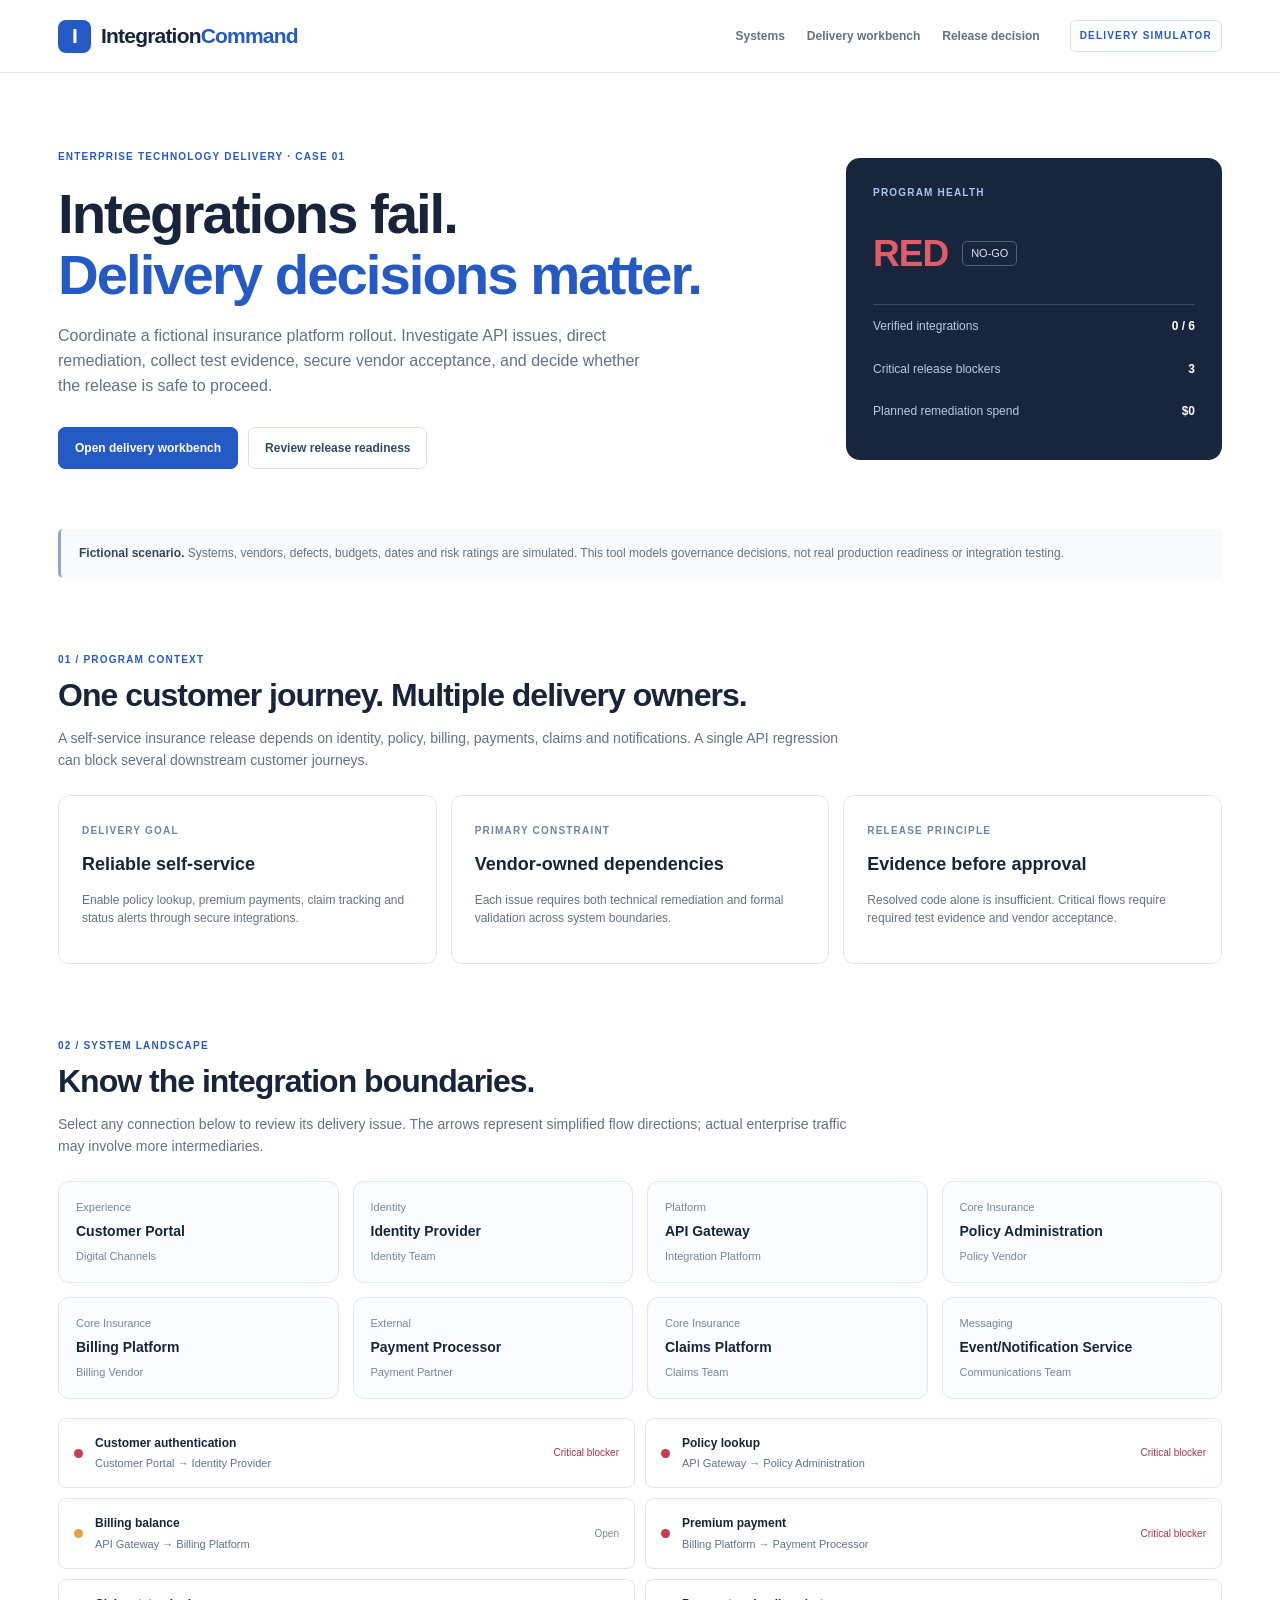
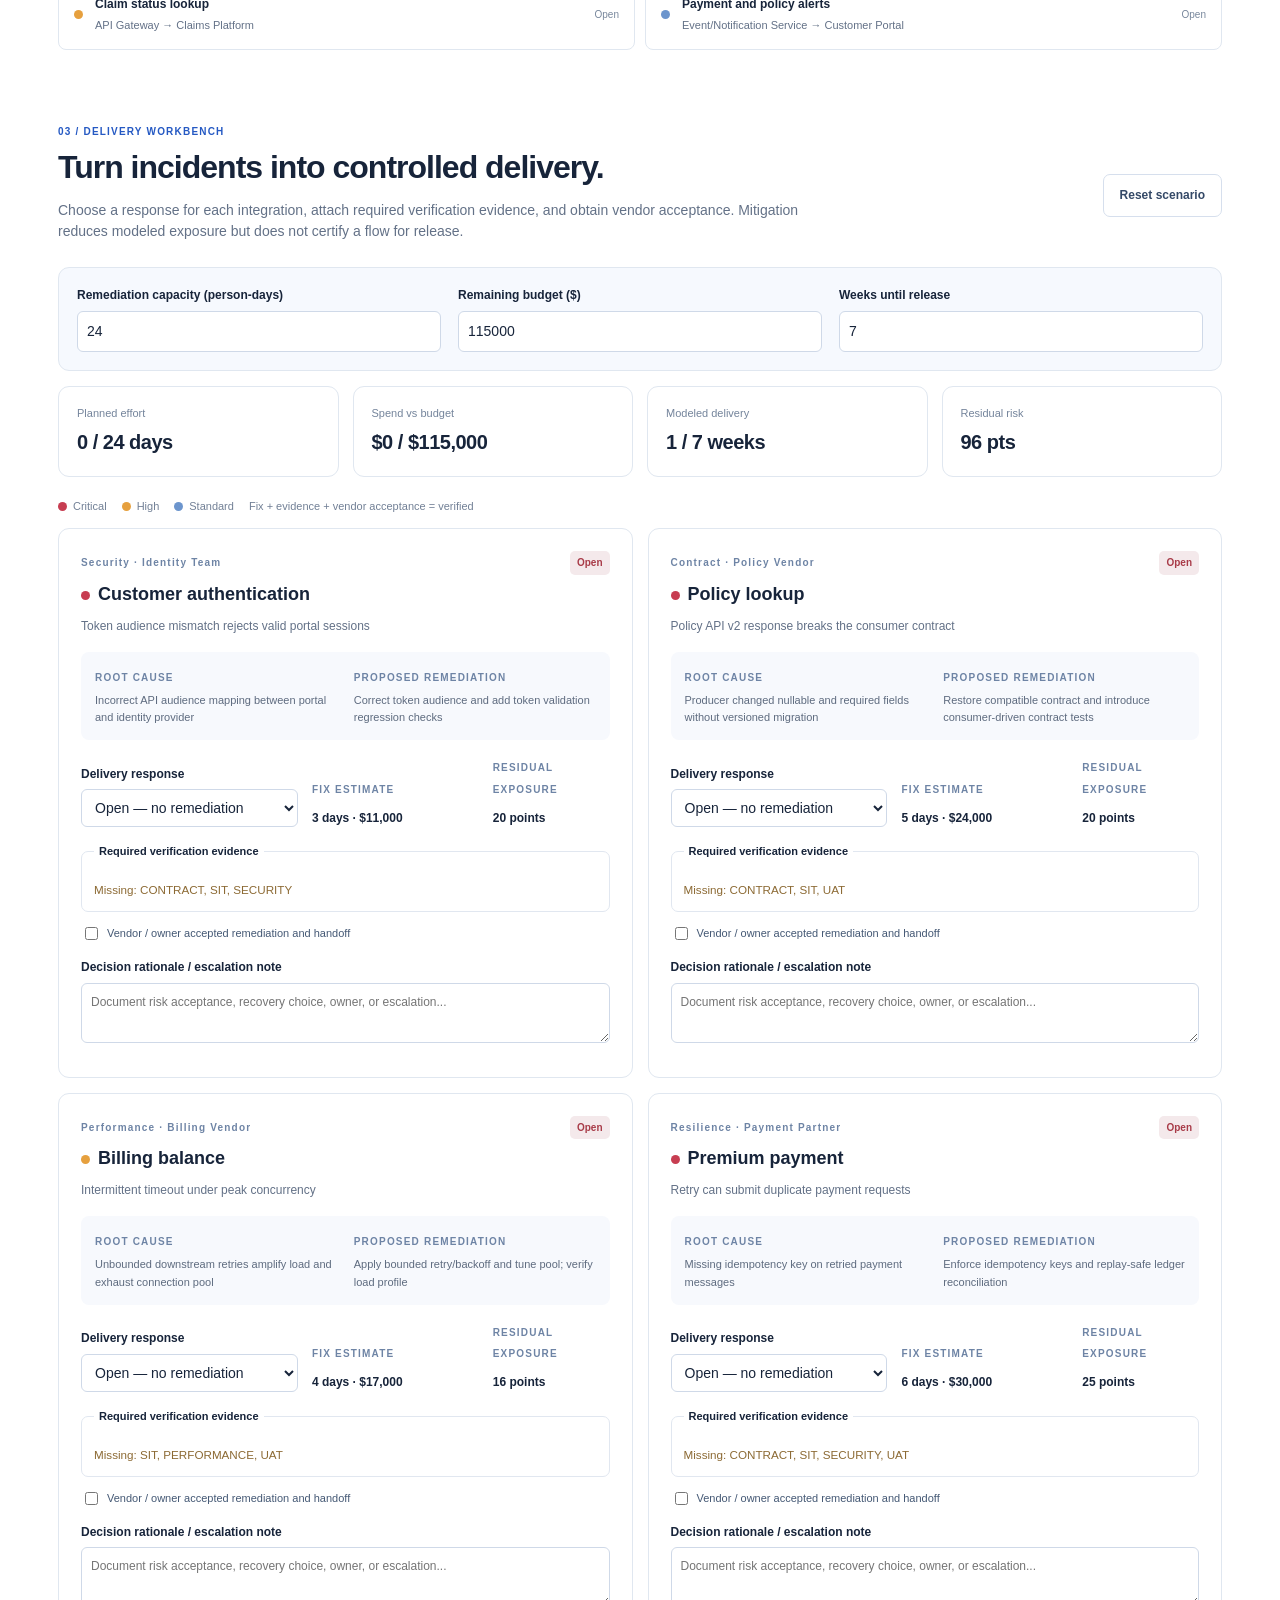
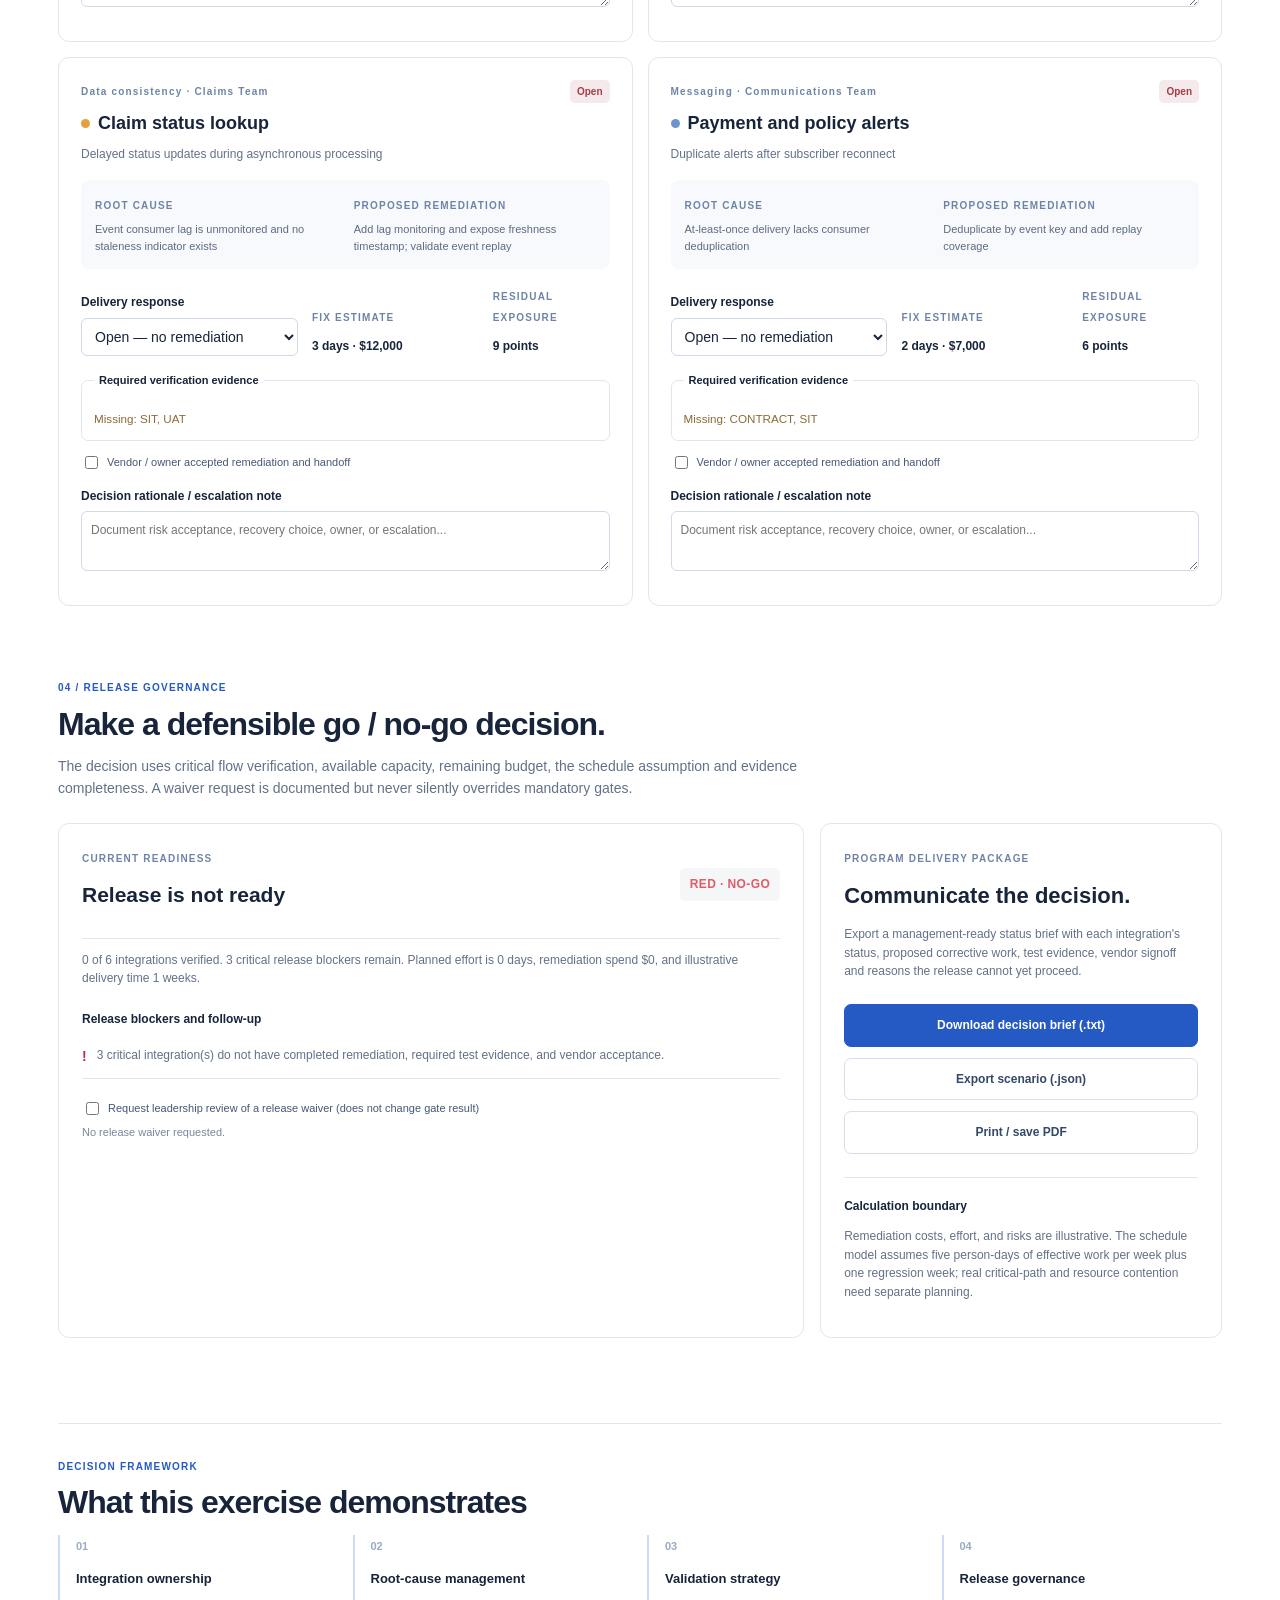
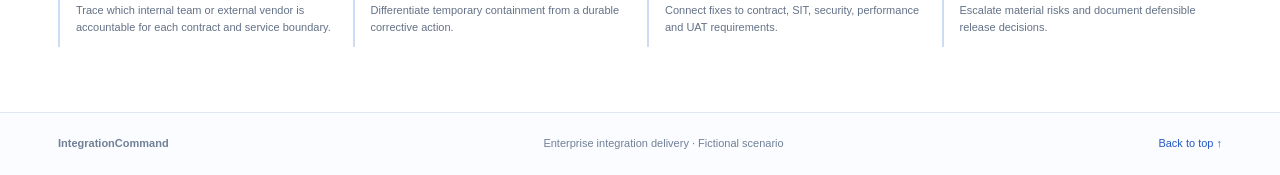
==== IntegrationCommand/index.html @ 2651876d "Add files via upload" ====
<!doctype html><html lang="en"><head><meta charset="utf-8"><meta name="viewport" content="width=device-width,initial-scale=1"><meta name="description" content="IntegrationCommand: enterprise system integration, cross-vendor recovery and release readiness simulation."><title>IntegrationCommand | Enterprise Integration Delivery</title><link rel="stylesheet" href="styles.css"></head><body>
<header class="top"><div class="shell nav"><a class="brand" href="#top"><span class="mark">I</span>Integration<span>Command</span></a><nav><a href="#architecture">Systems</a><a href="#workbench">Delivery workbench</a><a href="#decision">Release decision</a></nav><span class="tag">DELIVERY SIMULATOR</span></div></header>
<main class="shell" id="top"><section class="hero"><div><div class="eyebrow">ENTERPRISE TECHNOLOGY DELIVERY · CASE 01</div><h1>Integrations fail.<br><em>Delivery decisions matter.</em></h1><p>Coordinate a fictional insurance platform rollout. Investigate API issues, direct remediation, collect test evidence, secure vendor acceptance, and decide whether the release is safe to proceed.</p><div class="buttons"><a class="btn primary" href="#workbench">Open delivery workbench</a><a class="btn" href="#decision">Review release readiness</a></div></div><div class="hero-card"><div class="small">PROGRAM HEALTH</div><div class="hero-status"><strong id="heroRag">—</strong><span id="heroGo">—</span></div><div class="hero-stat"><span>Verified integrations</span><b id="heroVerified">—</b></div><div class="hero-stat"><span>Critical release blockers</span><b id="heroCritical">—</b></div><div class="hero-stat"><span>Planned remediation spend</span><b id="heroSpend">—</b></div></div></section>
<div class="disclaimer"><b>Fictional scenario.</b> Systems, vendors, defects, budgets, dates and risk ratings are simulated. This tool models governance decisions, not real production readiness or integration testing.</div>
<section class="section" id="context"><div class="eyebrow">01 / PROGRAM CONTEXT</div><h2>One customer journey. Multiple delivery owners.</h2><p class="intro">A self-service insurance release depends on identity, policy, billing, payments, claims and notifications. A single API regression can block several downstream customer journeys.</p><div class="three"><article class="panel"><span class="sub">DELIVERY GOAL</span><h3>Reliable self-service</h3><p>Enable policy lookup, premium payments, claim tracking and status alerts through secure integrations.</p></article><article class="panel"><span class="sub">PRIMARY CONSTRAINT</span><h3>Vendor-owned dependencies</h3><p>Each issue requires both technical remediation and formal validation across system boundaries.</p></article><article class="panel"><span class="sub">RELEASE PRINCIPLE</span><h3>Evidence before approval</h3><p>Resolved code alone is insufficient. Critical flows require required test evidence and vendor acceptance.</p></article></div></section>
<section class="section" id="architecture"><div class="eyebrow">02 / SYSTEM LANDSCAPE</div><h2>Know the integration boundaries.</h2><p class="intro">Select any connection below to review its delivery issue. The arrows represent simplified flow directions; actual enterprise traffic may involve more intermediaries.</p><div id="systems" class="system-grid"></div><div id="connections" class="connections"></div></section>
<section class="section" id="workbench"><div class="section-heading"><div><div class="eyebrow">03 / DELIVERY WORKBENCH</div><h2>Turn incidents into controlled delivery.</h2><p class="intro">Choose a response for each integration, attach required verification evidence, and obtain vendor acceptance. Mitigation reduces modeled exposure but does not certify a flow for release.</p></div><button class="btn" id="reset">Reset scenario</button></div><div class="controls"><div><label for="capacity">Remediation capacity (person-days)</label><input id="capacity" type="number" min="0" max="300" step="1" value="24"></div><div><label for="budget">Remaining budget ($)</label><input id="budget" type="number" min="0" max="1000000" step="1000" value="115000"></div><div><label for="window">Weeks until release</label><input id="window" type="number" min="0" max="52" step="1" value="7"></div></div><div class="metrics" id="metrics"></div><div class="legend"><span><i class="dot critical"></i>Critical</span><span><i class="dot high"></i>High</span><span><i class="dot standard"></i>Standard</span><span>Fix + evidence + vendor acceptance = verified</span></div><div id="issues" class="issues"></div></section>
<section class="section" id="decision"><div class="eyebrow">04 / RELEASE GOVERNANCE</div><h2>Make a defensible go / no-go decision.</h2><p class="intro">The decision uses critical flow verification, available capacity, remaining budget, the schedule assumption and evidence completeness. A waiver request is documented but never silently overrides mandatory gates.</p><div class="decision-grid"><article class="panel decision-panel"><div class="decision-head"><div><span class="sub">CURRENT READINESS</span><h3 id="decisionTitle">—</h3></div><span class="rag" id="decisionRag">—</span></div><p id="decisionSummary"></p><h4>Release blockers and follow-up</h4><div id="blockers"></div><label class="waiver"><input type="checkbox" id="waiver"> Request leadership review of a release waiver (does not change gate result)</label><div class="waiver-note" id="waiverNote"></div></article><aside class="panel export"><span class="sub">PROGRAM DELIVERY PACKAGE</span><h3>Communicate the decision.</h3><p>Export a management-ready status brief with each integration's status, proposed corrective work, test evidence, vendor signoff and reasons the release cannot yet proceed.</p><button class="btn primary full" id="brief">Download decision brief (.txt)</button><button class="btn full" id="json">Export scenario (.json)</button><button class="btn full" id="print">Print / save PDF</button><div class="footnote"><b>Calculation boundary</b><p>Remediation costs, effort, and risks are illustrative. The schedule model assumes five person-days of effective work per week plus one regression week; real critical-path and resource contention need separate planning.</p></div></aside></div></section>
<section class="method"><div class="eyebrow">DECISION FRAMEWORK</div><h2>What this exercise demonstrates</h2><div class="four"><div><b>01</b><h3>Integration ownership</h3><p>Trace which internal team or external vendor is accountable for each contract and service boundary.</p></div><div><b>02</b><h3>Root-cause management</h3><p>Differentiate temporary containment from a durable corrective action.</p></div><div><b>03</b><h3>Validation strategy</h3><p>Connect fixes to contract, SIT, security, performance and UAT requirements.</p></div><div><b>04</b><h3>Release governance</h3><p>Escalate material risks and document defensible release decisions.</p></div></div></section></main><footer><div class="shell footer"><b>IntegrationCommand</b><span>Enterprise integration delivery · Fictional scenario</span><a href="#top">Back to top ↑</a></div></footer><script type="module" src="app.mjs"></script></body></html>
---- IntegrationCommand/styles.css ----
:root{--ink:#17243a;--muted:#637187;--blue:#2559c3;--line:#e0e7f0;--navy:#18263d;--soft:#f4f7fc;--red:#ad3346;--amber:#946210;--green:#147850}*{box-sizing:border-box}html{scroll-behavior:smooth}body{margin:0;color:var(--ink);font:14px/1.55 -apple-system,BlinkMacSystemFont,"Segoe UI",Arial,sans-serif;background:#fff}a{color:inherit;text-decoration:none}button,input,select,textarea{font:inherit}button{cursor:pointer}.shell{max-width:1220px;margin:auto;padding:0 28px}.top{border-bottom:1px solid var(--line)}.nav{min-height:72px;display:flex;align-items:center;gap:30px}.brand{font-size:21px;font-weight:850;letter-spacing:-.8px;display:flex;align-items:center;margin-right:auto}.brand>span:last-child{color:var(--blue)}.mark{width:33px;height:33px;border-radius:8px;display:grid;place-items:center;background:var(--blue);color:white;margin-right:10px}.nav nav{display:flex;gap:22px;font-size:12px;color:var(--muted);font-weight:700}.tag,.eyebrow,.sub,.small{font-size:10px;letter-spacing:1.2px;font-weight:850;color:var(--blue)}.tag{border:1px solid #d7e1f4;border-radius:6px;padding:7px 9px}.hero{padding:76px 0 60px;display:grid;grid-template-columns:1.5fr .78fr;gap:65px;align-items:center}.hero h1{font-size:clamp(35px,4.4vw,58px);letter-spacing:-2px;line-height:1.1;margin:18px 0}.hero h1 em{font-style:normal;color:var(--blue)}.hero p{font-size:16px;color:var(--muted);max-width:590px}.buttons{display:flex;gap:10px;margin-top:28px;flex-wrap:wrap}.btn{display:inline-flex;align-items:center;justify-content:center;border-radius:7px;padding:11px 16px;background:#fff;border:1px solid #d6dfed;color:#344967;font-weight:750;font-size:12px;min-height:42px}.btn.primary{color:#fff;background:var(--blue);border-color:var(--blue)}.btn:hover{filter:brightness(.96)}.hero-card{border-radius:14px;padding:27px;background:var(--navy);color:#fff}.hero-card .small{color:#abc5ef}.hero-status{display:flex;align-items:center;gap:14px;padding:24px 0 22px;border-bottom:1px solid #3e4b60}.hero-status strong{font-size:37px;letter-spacing:-1px}.hero-status span{border:1px solid #51617b;border-radius:5px;padding:3px 8px;font-size:11px;color:#dce5f3}.hero-stat{display:flex;justify-content:space-between;gap:14px;padding:12px 0;font-size:12px;color:#bbcae0}.hero-stat b{color:white}.disclaimer{background:#f8fafc;border-left:3px solid #93a8c7;border-radius:5px;padding:15px 18px;color:#627187;font-size:12px}.disclaimer b{color:#35455e}.section{padding:74px 0 0;scroll-margin-top:25px}.section h2,.method h2{font-size:32px;letter-spacing:-1px;line-height:1.2;margin:9px 0 13px}.intro{color:var(--muted);font-size:14px;max-width:790px;margin:0 0 24px}.three,.system-grid,.metrics,.four{display:grid;grid-template-columns:repeat(3,1fr);gap:14px}.panel,.system,.metric,.issue,.controls{border:1px solid var(--line);border-radius:11px;background:#fff}.panel{padding:23px}.panel h3{font-size:18px;margin:10px 0}.panel p{color:var(--muted);font-size:12px}.sub{color:#6e84a5}.system-grid{grid-template-columns:repeat(4,1fr)}.system{padding:17px;background:#fbfcff}.system span,.system small{font-size:11px;color:#77869c;display:block}.system b{font-size:14px;display:block;margin:5px 0}.connections{margin-top:19px;display:grid;grid-template-columns:repeat(2,1fr);gap:10px}.conn{border:1px solid var(--line);border-radius:8px;padding:15px;display:flex;align-items:center;gap:12px}.conn:hover{border-color:#a3b9e0}.conn b,.conn small{display:block}.conn b{font-size:12px}.conn small{color:var(--muted);font-size:11px;margin-top:3px}.conn-status{margin-left:auto;font-size:10px;color:#78879c;text-align:right}.conn-status.ok{color:var(--green)}.conn-status.bad{color:var(--red)}.dot{width:9px;height:9px;border-radius:50%;display:inline-block;background:#aebed6;flex-shrink:0}.dot.critical{background:#c73d51}.dot.high{background:#e6a03e}.dot.standard{background:#6c95cd}.section-heading{display:flex;align-items:center;justify-content:space-between;gap:18px}.controls{padding:18px;display:grid;grid-template-columns:repeat(3,1fr);gap:17px;background:#f6f9fe;margin-bottom:15px}.controls label,.issue-controls label,.rationale{font-weight:750;font-size:12px;display:block;margin-bottom:6px}.controls input,.issue-controls select,.rationale textarea{width:100%;min-width:0;border:1px solid #cfd9e8;border-radius:6px;padding:9px;color:var(--ink);background:#fff}.metrics{grid-template-columns:repeat(4,1fr)}.metric{padding:18px}.metric span{display:block;font-size:11px;color:#74849b}.metric strong{display:block;font-size:20px;margin-top:5px;letter-spacing:-.5px}.legend{display:flex;gap:15px;align-items:center;flex-wrap:wrap;margin:21px 0 13px;color:#728096;font-size:11px}.legend span{display:flex;gap:6px;align-items:center}.issues{display:grid;grid-template-columns:repeat(2,1fr);gap:15px}.issue{padding:22px;scroll-margin-top:18px}.issue-top{display:flex;align-items:start;justify-content:space-between;gap:14px}.issue h3{display:flex;align-items:center;gap:8px;font-size:18px;margin:8px 0}.issue-description{font-size:12px;color:var(--muted);margin:3px 0 16px}.state{white-space:nowrap;border-radius:5px;padding:4px 7px;font-size:10px;font-weight:800}.state.open{background:#f4e9eb;color:#a83b48}.state.pending{background:#fff0d6;color:#91620e}.state.mitigated{background:#e7eef8;color:#526d92}.state.verified{background:#e1f4e9;color:#15734b}.issue-detail{background:#f7f9fd;border-radius:8px;padding:14px;display:grid;grid-template-columns:1fr 1fr;gap:17px}.issue-detail p{font-size:11px;color:#5e6b7f;margin:5px 0 0}.issue-controls{display:grid;grid-template-columns:1.3fr 1fr .7fr;gap:14px;align-items:end;margin:16px 0}.effort strong{display:block;font-size:12px;margin-top:9px}.evidence{border:1px solid #e1e7f0;border-radius:7px;padding:12px;margin:0 0 12px}.evidence legend{font-size:11px;font-weight:800;padding:0 5px}.evidence>div{display:flex;gap:13px;flex-wrap:wrap}.evidence label,.vendor,.waiver{font-size:11px;color:#445874;display:flex;gap:6px;align-items:center;cursor:pointer}.evidence small{display:block;margin-top:9px;color:#8c6a34}.vendor{margin:0 0 15px}.rationale textarea{resize:vertical;margin-top:6px;min-height:60px;font-weight:400;font-size:12px}.decision-grid{display:grid;grid-template-columns:1.3fr .7fr;gap:16px}.decision-head{display:flex;justify-content:space-between;align-items:center;gap:15px;border-bottom:1px solid var(--line);padding-bottom:16px}.decision-head h3{font-size:21px}.rag{font-weight:850;letter-spacing:.4px}.rag.red{color:#e05c68}.rag.amber{color:#d4a14e}.rag.green{color:#37ac7b}.decision-head .rag{border-radius:5px;background:#f5f6f8;font-size:12px;padding:7px 10px}.decision-panel h4{font-size:12px;margin:22px 0 8px}.blocker{display:flex;gap:10px;padding:10px 0;border-bottom:1px solid var(--line)}.blocker span{color:var(--red);font-weight:850}.blocker p{margin:0}.waiver{padding:20px 0 6px}.waiver-note{font-size:11px;color:#7a879a}.export h3{font-size:22px}.export .full{width:100%;margin-top:11px}.footnote{border-top:1px solid var(--line);margin-top:23px;padding-top:19px;font-size:12px}.method{border-top:1px solid var(--line);margin:85px 0 65px;padding-top:35px}.four{grid-template-columns:repeat(4,1fr)}.four>div{border-left:2px solid #cddcf4;padding-left:16px}.four b{color:#9babc3;font-size:11px}.four h3{font-size:13px}.four p{font-size:11px;color:var(--muted)}footer{border-top:1px solid var(--line);background:#fafcff}.footer{padding-top:22px;padding-bottom:22px;display:flex;justify-content:space-between;gap:12px;font-size:11px;color:#718096}.footer a{color:var(--blue)}.clear{color:var(--green)!important}@media(max-width:1000px){.issues,.decision-grid,.hero{grid-template-columns:1fr}.hero{gap:30px;padding:45px 0}.system-grid,.metrics{grid-template-columns:repeat(2,1fr)}.tag{display:none}}@media(max-width:650px){.shell{padding:0 17px}.nav{gap:8px}.nav nav{gap:9px}.nav nav a{font-size:10px}.brand{font-size:17px}.three,.connections,.four,.controls{grid-template-columns:1fr}.issue-detail,.issue-controls{grid-template-columns:1fr}.section{padding-top:54px}.section h2{font-size:27px}.hero h1{font-size:36px}.metrics,.system-grid{grid-template-columns:1fr 1fr}.metric strong{font-size:16px}.issue{padding:15px}.issue-top{flex-wrap:wrap}.footer{flex-wrap:wrap}}@media print{.top,.buttons,.controls,.issues,.legend,.export,footer,#reset,.waiver{display:none!important}.section,.hero{padding:18px 0}.panel,.system,.conn{break-inside:avoid}.decision-grid{display:block}}
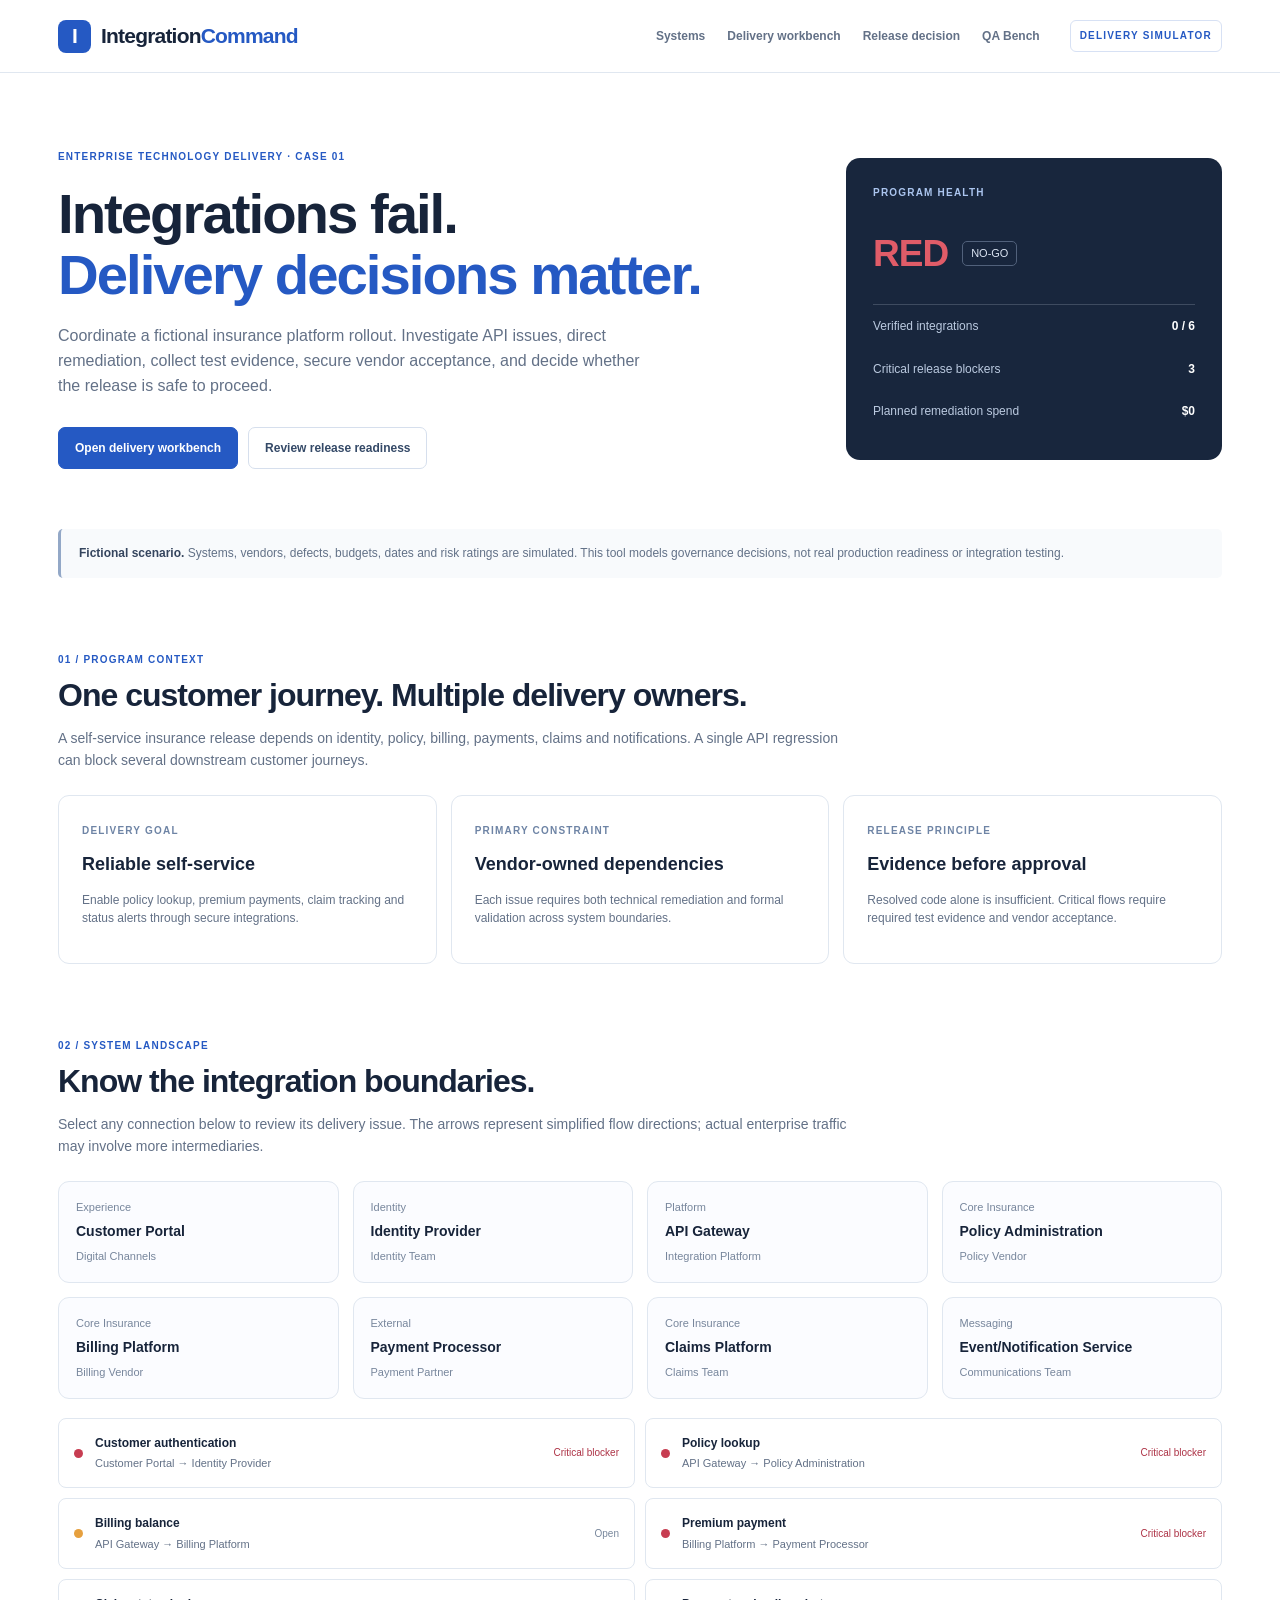
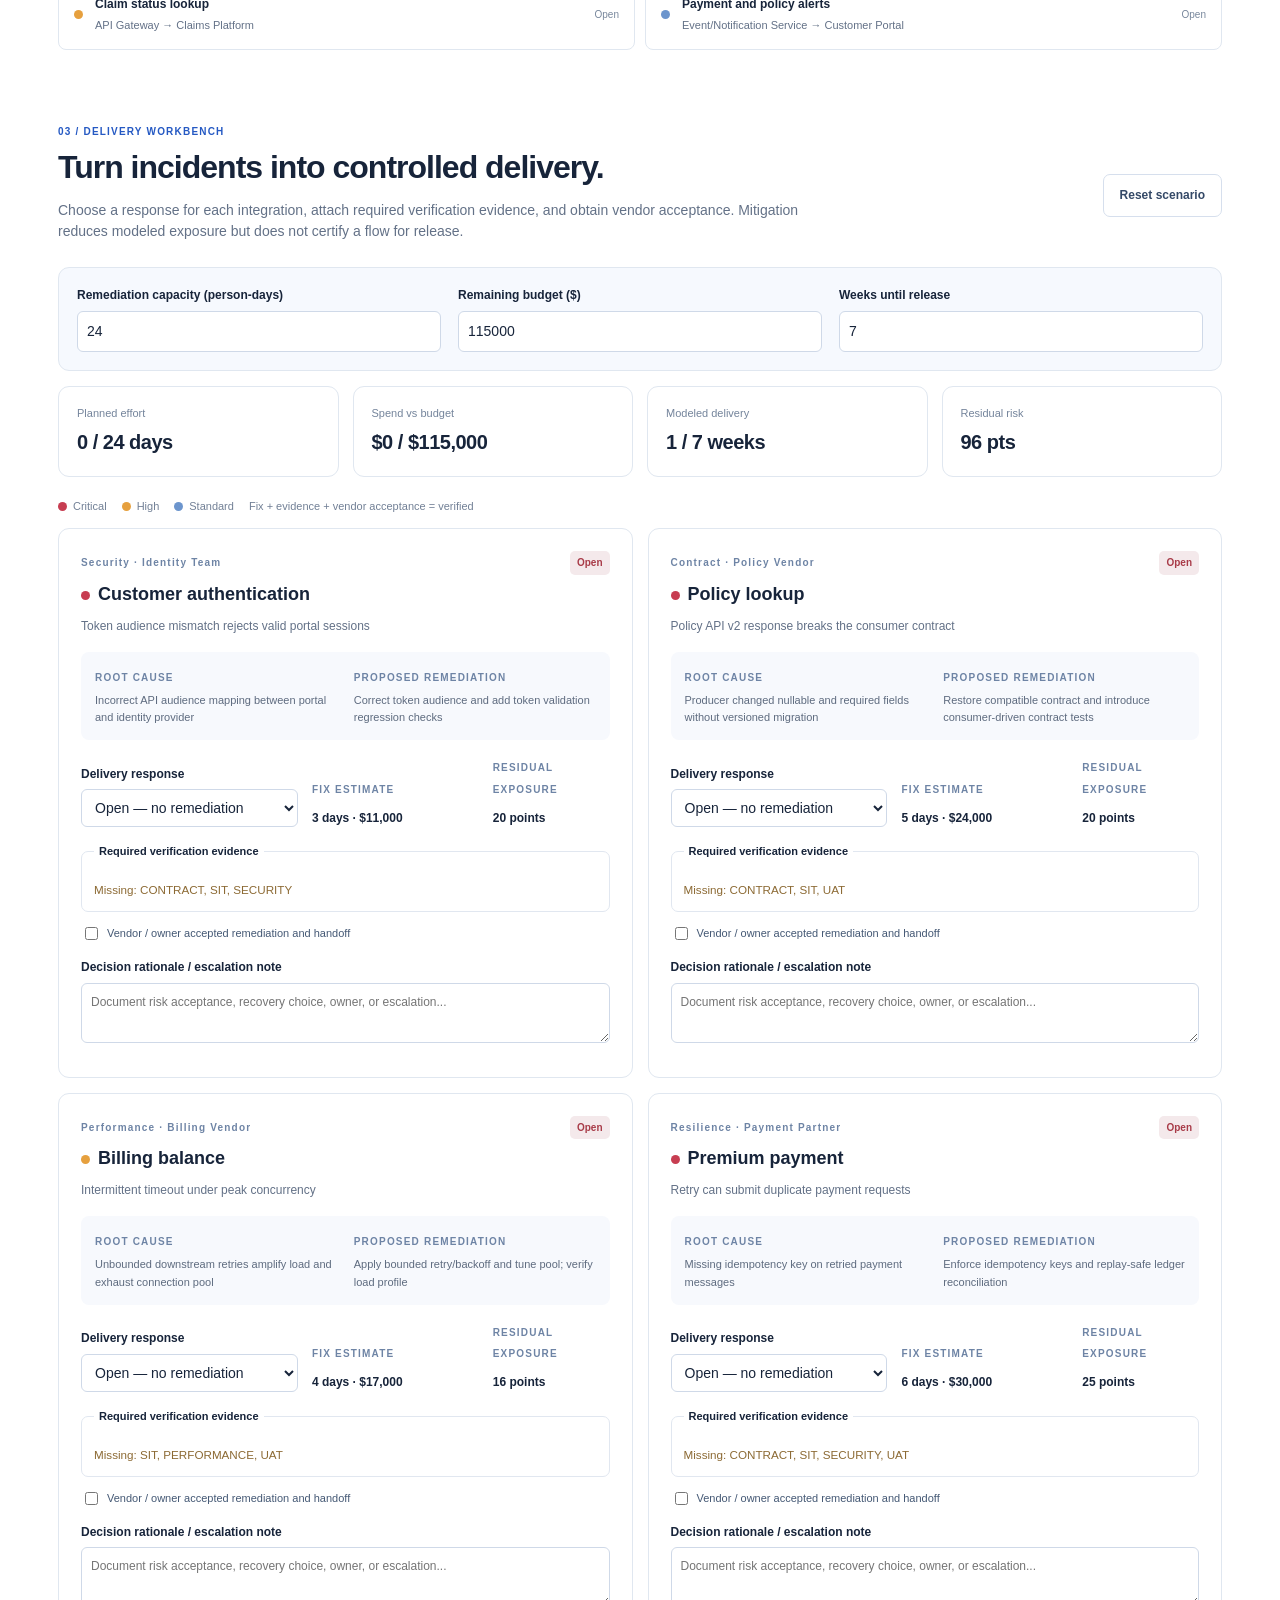
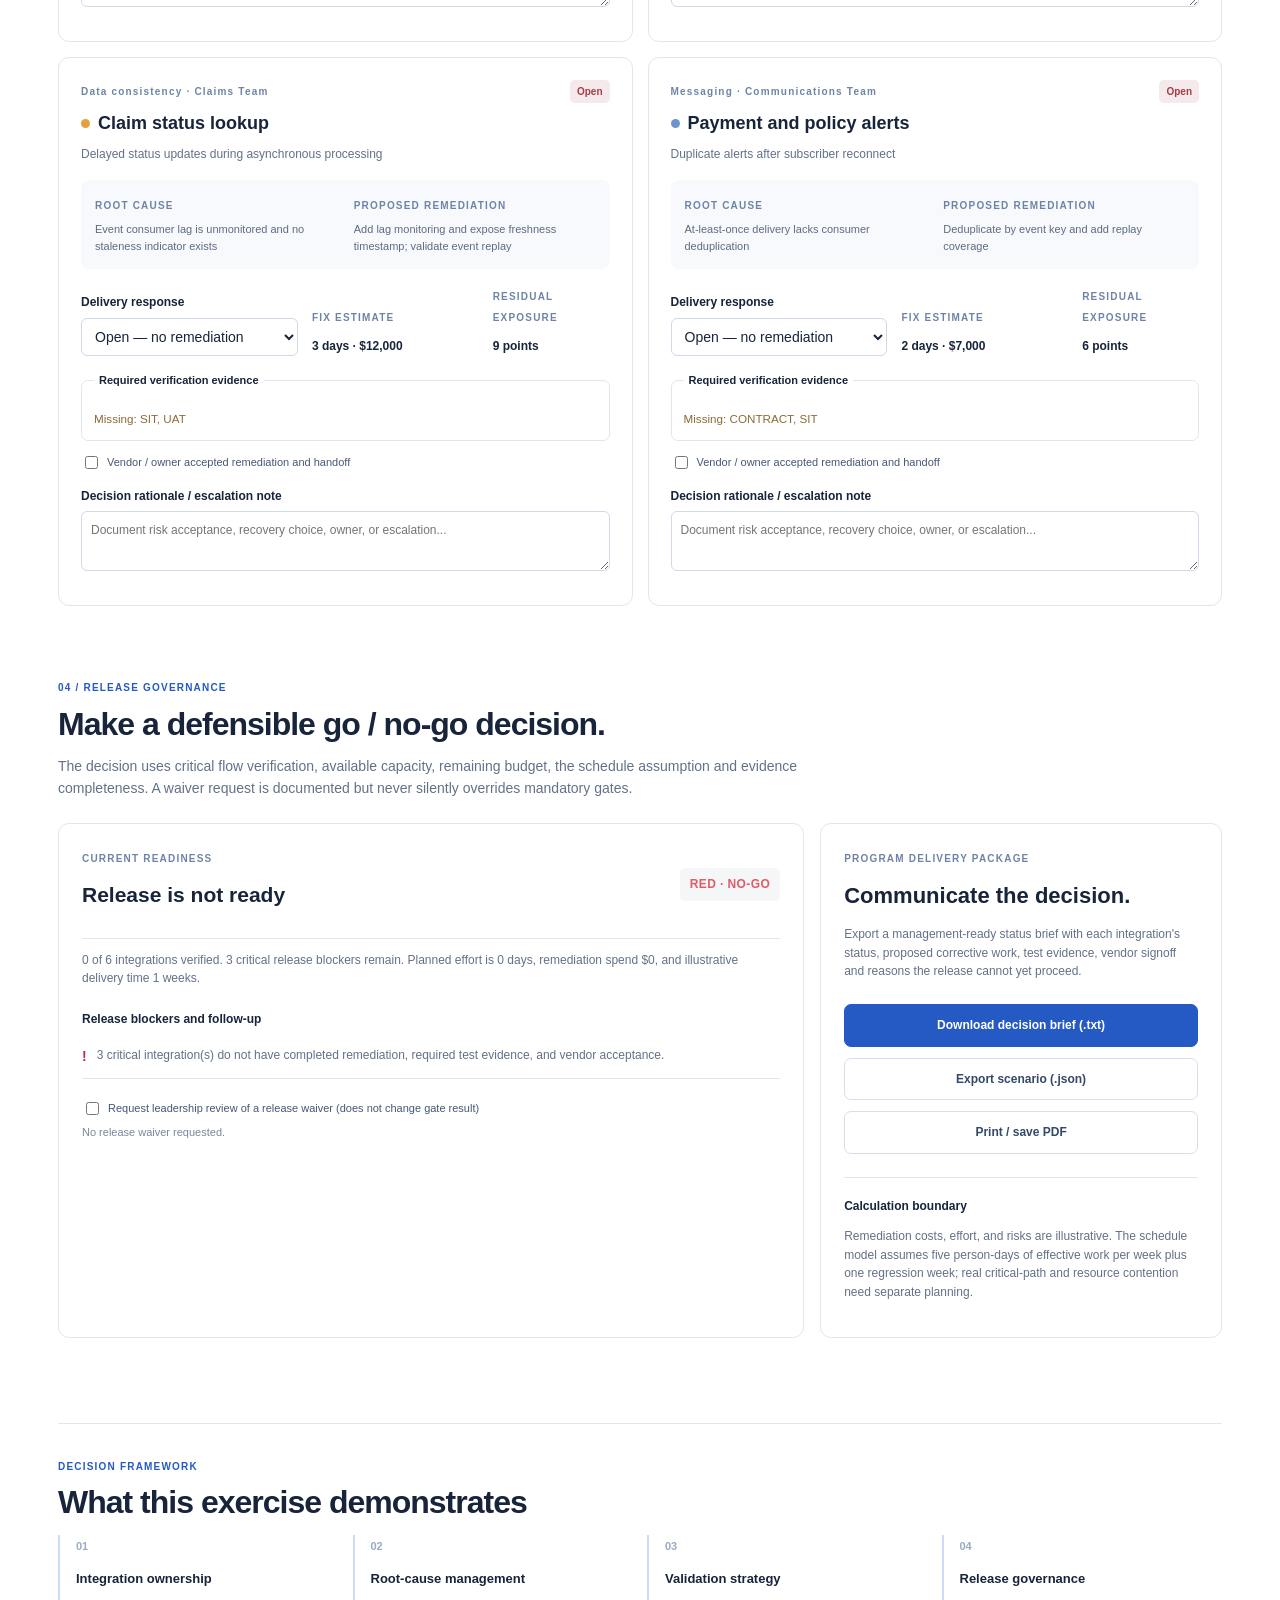
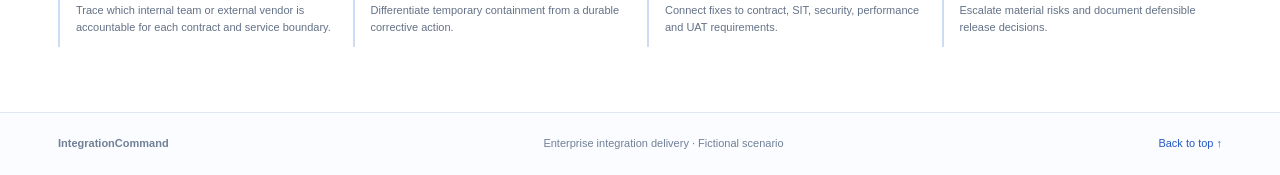
==== commit e10e984e: "Expose linked application-specific QA Bench without altering business workflows" ====
--- a/IntegrationCommand/index.html
+++ b/IntegrationCommand/index.html
@@ -1,5 +1,5 @@
 <!doctype html><html lang="en"><head><meta charset="utf-8"><meta name="viewport" content="width=device-width,initial-scale=1"><meta name="description" content="IntegrationCommand: enterprise system integration, cross-vendor recovery and release readiness simulation."><title>IntegrationCommand | Enterprise Integration Delivery</title><link rel="stylesheet" href="styles.css"></head><body>
-<header class="top"><div class="shell nav"><a class="brand" href="#top"><span class="mark">I</span>Integration<span>Command</span></a><nav><a href="#architecture">Systems</a><a href="#workbench">Delivery workbench</a><a href="#decision">Release decision</a></nav><span class="tag">DELIVERY SIMULATOR</span></div></header>
+<header class="top"><div class="shell nav"><a class="brand" href="#top"><span class="mark">I</span>Integration<span>Command</span></a><nav><a href="#architecture">Systems</a><a href="#workbench">Delivery workbench</a><a href="#decision">Release decision</a><a href="/qa-bench.html">QA Bench</a></nav><span class="tag">DELIVERY SIMULATOR</span></div></header>
 <main class="shell" id="top"><section class="hero"><div><div class="eyebrow">ENTERPRISE TECHNOLOGY DELIVERY · CASE 01</div><h1>Integrations fail.<br><em>Delivery decisions matter.</em></h1><p>Coordinate a fictional insurance platform rollout. Investigate API issues, direct remediation, collect test evidence, secure vendor acceptance, and decide whether the release is safe to proceed.</p><div class="buttons"><a class="btn primary" href="#workbench">Open delivery workbench</a><a class="btn" href="#decision">Review release readiness</a></div></div><div class="hero-card"><div class="small">PROGRAM HEALTH</div><div class="hero-status"><strong id="heroRag">—</strong><span id="heroGo">—</span></div><div class="hero-stat"><span>Verified integrations</span><b id="heroVerified">—</b></div><div class="hero-stat"><span>Critical release blockers</span><b id="heroCritical">—</b></div><div class="hero-stat"><span>Planned remediation spend</span><b id="heroSpend">—</b></div></div></section>
 <div class="disclaimer"><b>Fictional scenario.</b> Systems, vendors, defects, budgets, dates and risk ratings are simulated. This tool models governance decisions, not real production readiness or integration testing.</div>
 <section class="section" id="context"><div class="eyebrow">01 / PROGRAM CONTEXT</div><h2>One customer journey. Multiple delivery owners.</h2><p class="intro">A self-service insurance release depends on identity, policy, billing, payments, claims and notifications. A single API regression can block several downstream customer journeys.</p><div class="three"><article class="panel"><span class="sub">DELIVERY GOAL</span><h3>Reliable self-service</h3><p>Enable policy lookup, premium payments, claim tracking and status alerts through secure integrations.</p></article><article class="panel"><span class="sub">PRIMARY CONSTRAINT</span><h3>Vendor-owned dependencies</h3><p>Each issue requires both technical remediation and formal validation across system boundaries.</p></article><article class="panel"><span class="sub">RELEASE PRINCIPLE</span><h3>Evidence before approval</h3><p>Resolved code alone is insufficient. Critical flows require required test evidence and vendor acceptance.</p></article></div></section>
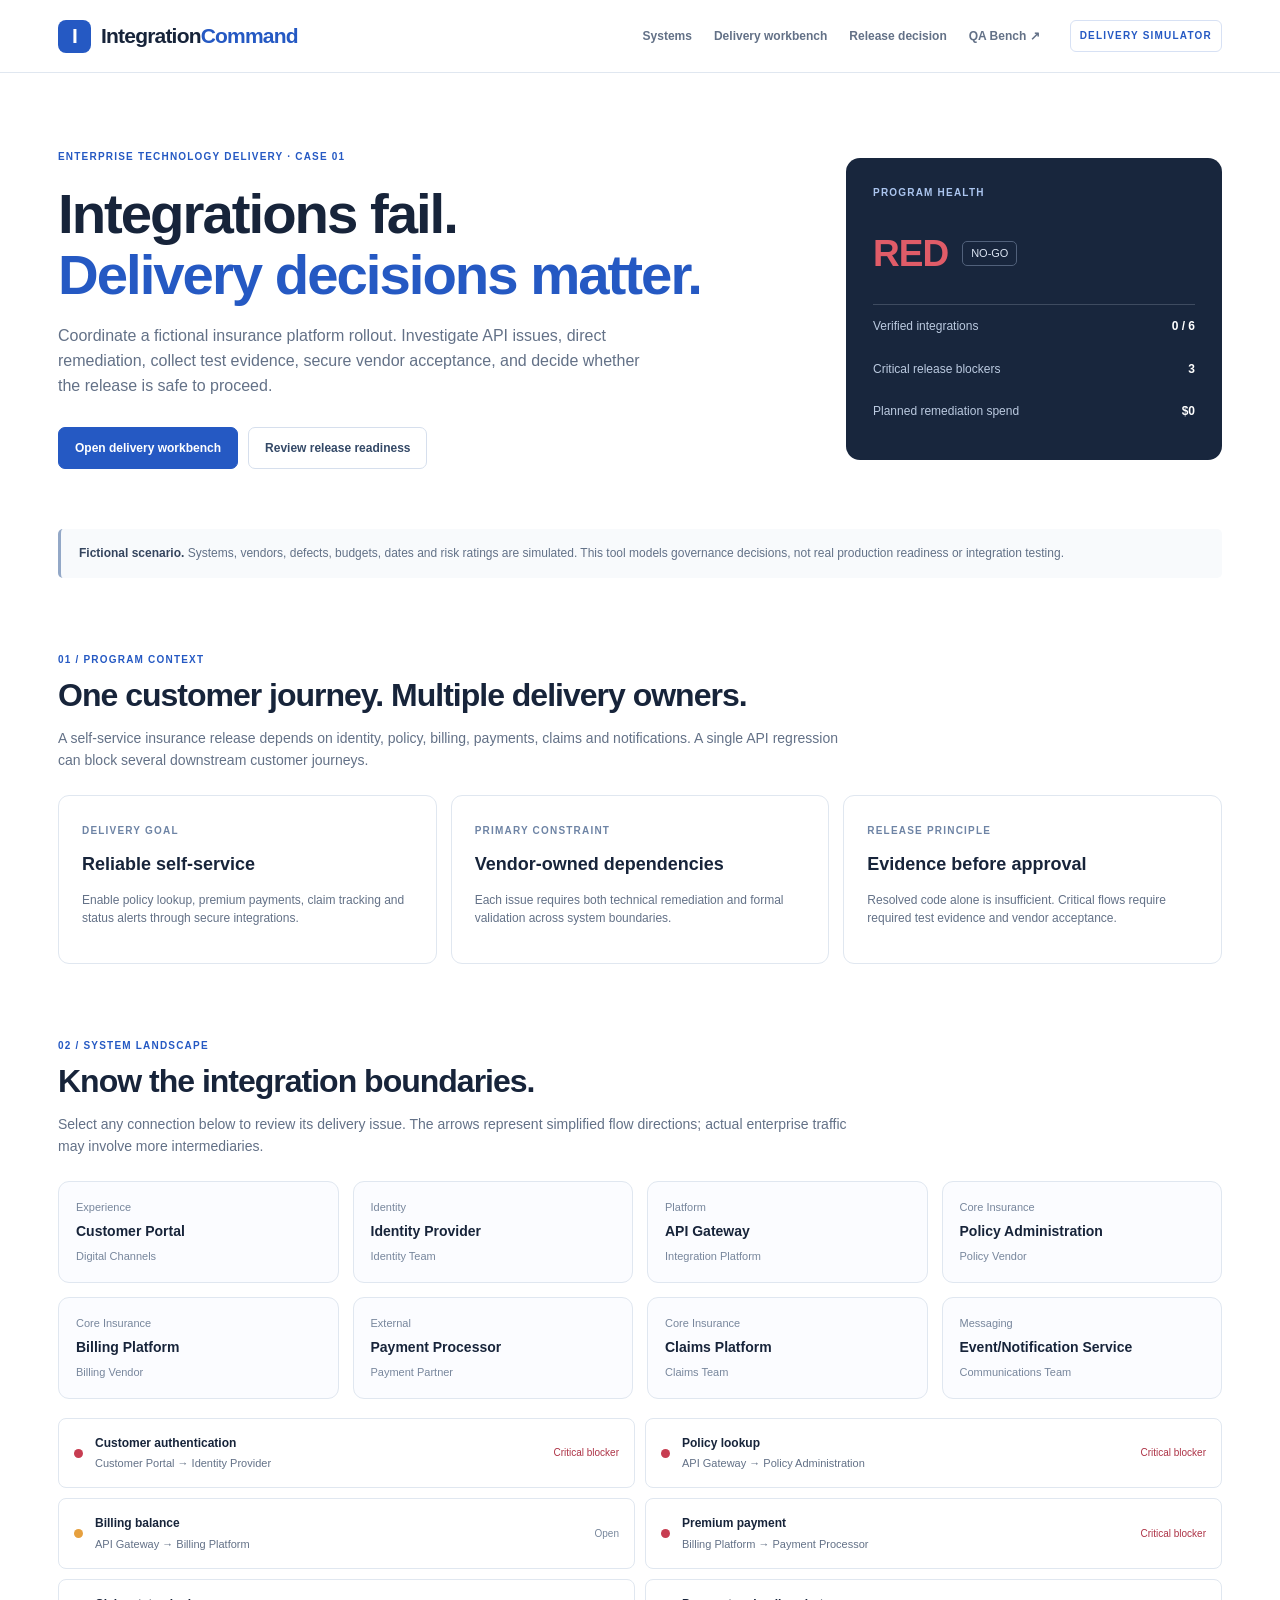
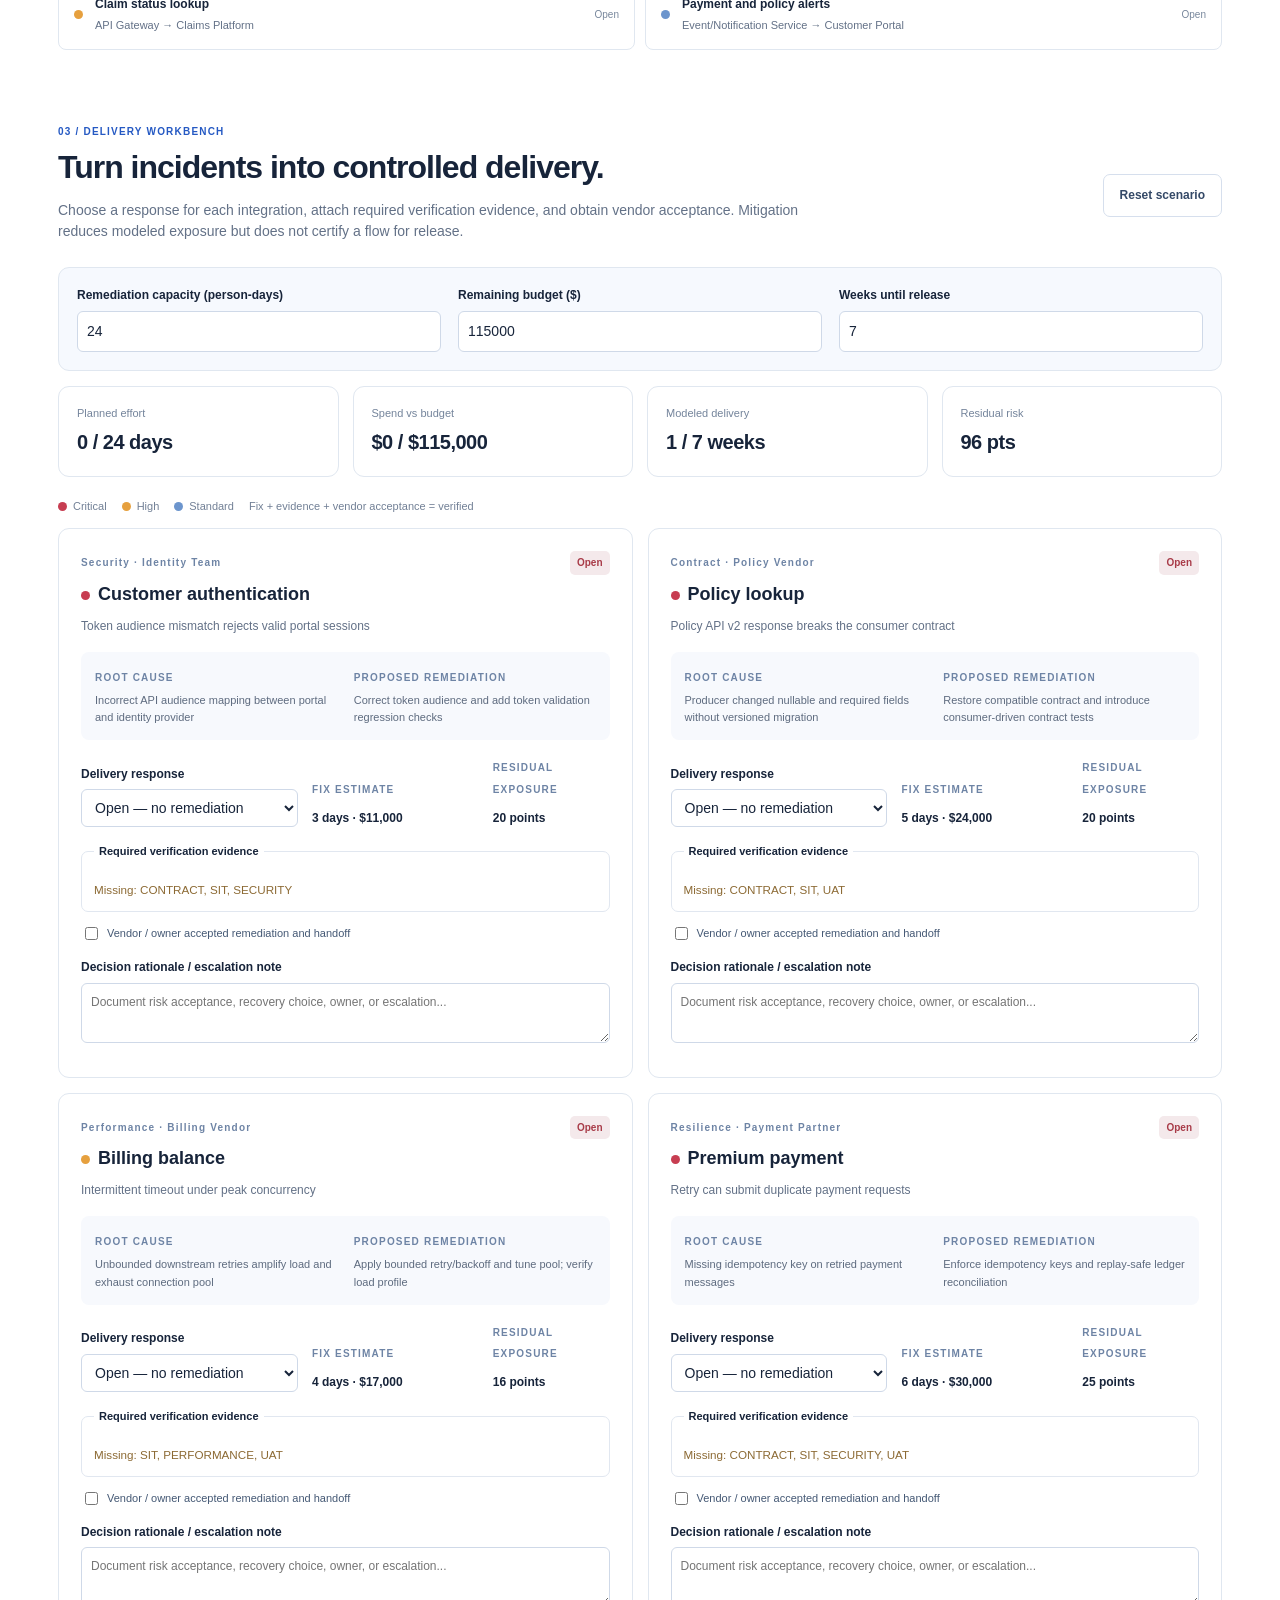
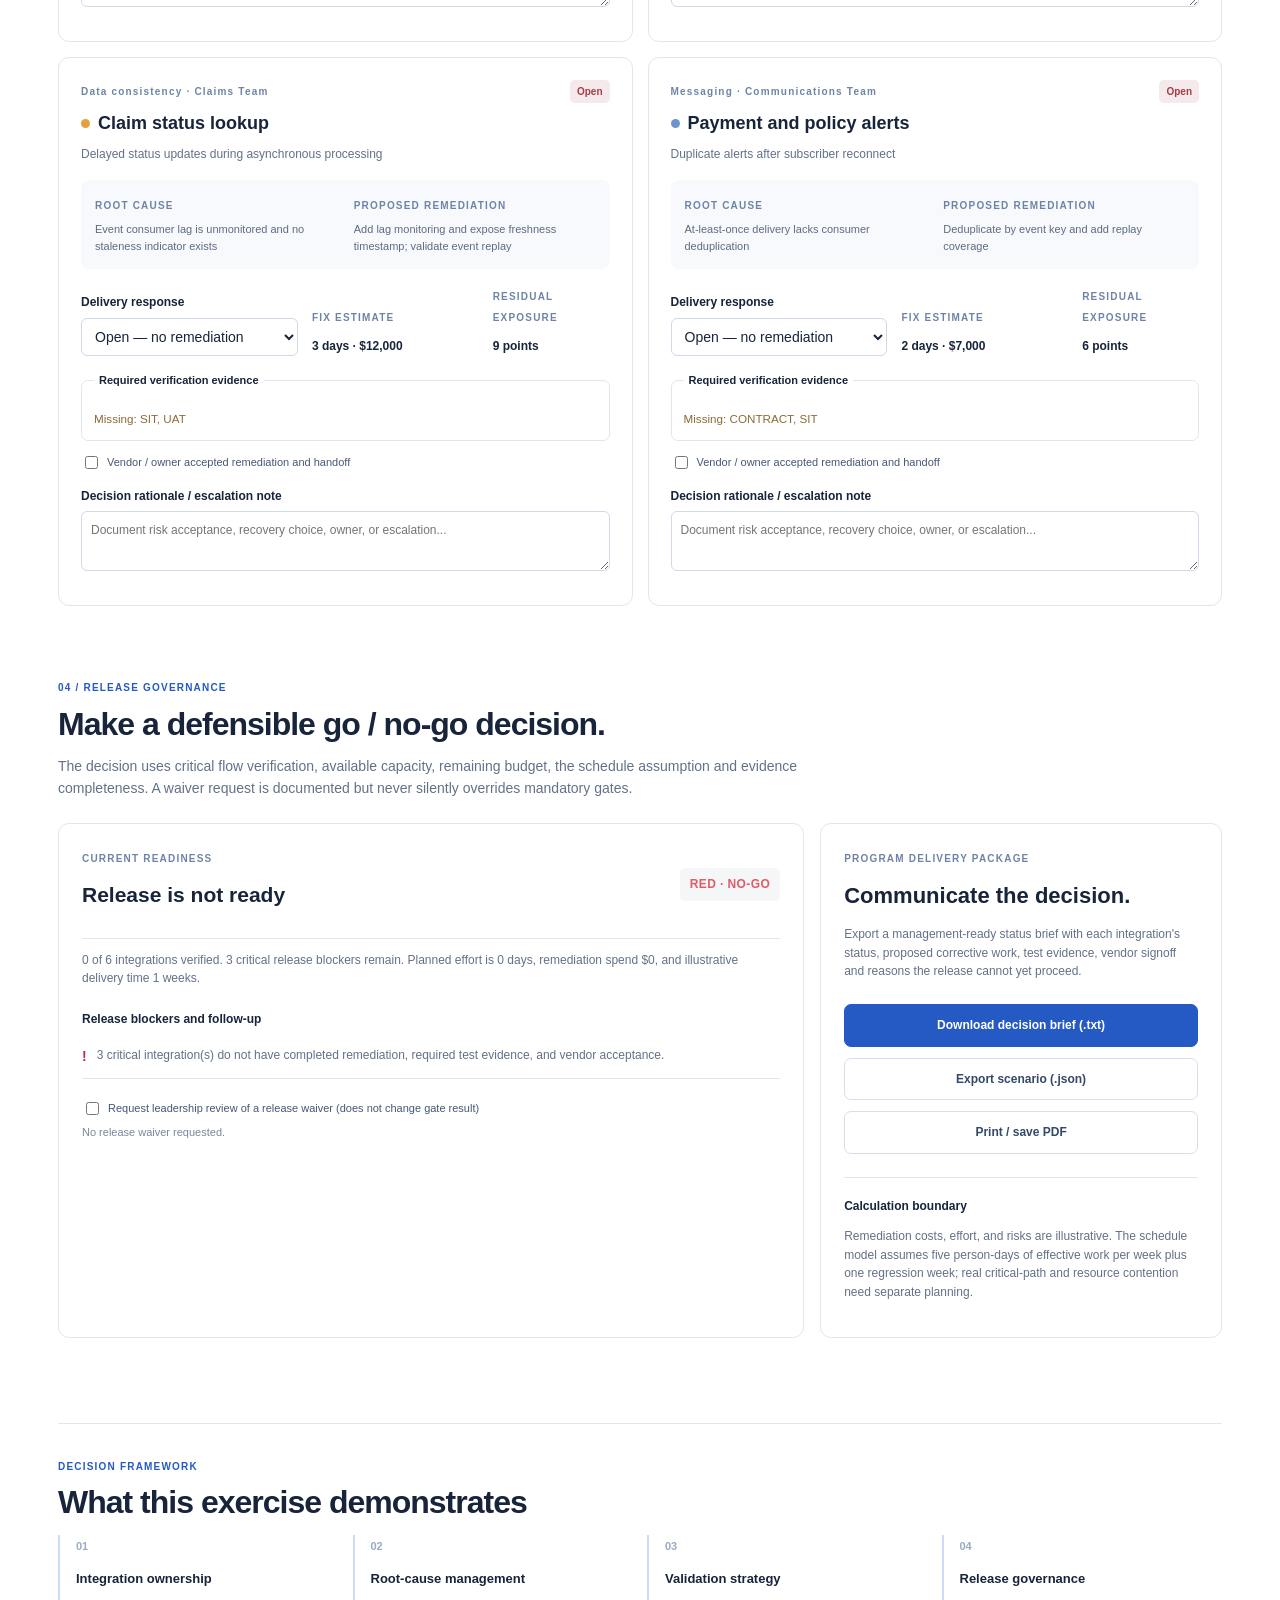
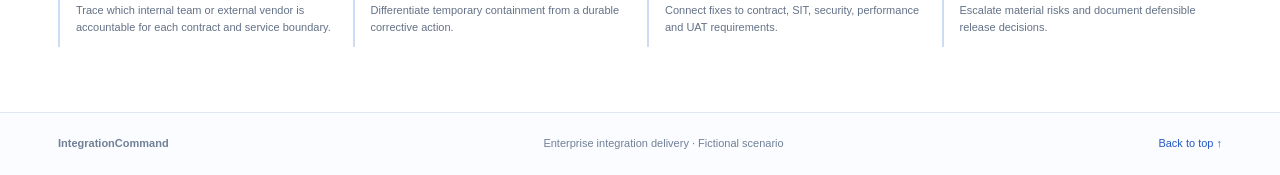
==== commit 8538f861: "Make QA Bench a site navigation link opening new tab without altering app functionality" ====
--- a/IntegrationCommand/index.html
+++ b/IntegrationCommand/index.html
@@ -1,5 +1,5 @@
 <!doctype html><html lang="en"><head><meta charset="utf-8"><meta name="viewport" content="width=device-width,initial-scale=1"><meta name="description" content="IntegrationCommand: enterprise system integration, cross-vendor recovery and release readiness simulation."><title>IntegrationCommand | Enterprise Integration Delivery</title><link rel="stylesheet" href="styles.css"></head><body>
-<header class="top"><div class="shell nav"><a class="brand" href="#top"><span class="mark">I</span>Integration<span>Command</span></a><nav><a href="#architecture">Systems</a><a href="#workbench">Delivery workbench</a><a href="#decision">Release decision</a><a href="/qa-bench.html">QA Bench</a></nav><span class="tag">DELIVERY SIMULATOR</span></div></header>
+<header class="top"><div class="shell nav"><a class="brand" href="#top"><span class="mark">I</span>Integration<span>Command</span></a><nav><a href="#architecture">Systems</a><a href="#workbench">Delivery workbench</a><a href="#decision">Release decision</a><a href="/qa-bench.html" target="_blank" rel="noopener noreferrer">QA Bench ↗</a></nav><span class="tag">DELIVERY SIMULATOR</span></div></header>
 <main class="shell" id="top"><section class="hero"><div><div class="eyebrow">ENTERPRISE TECHNOLOGY DELIVERY · CASE 01</div><h1>Integrations fail.<br><em>Delivery decisions matter.</em></h1><p>Coordinate a fictional insurance platform rollout. Investigate API issues, direct remediation, collect test evidence, secure vendor acceptance, and decide whether the release is safe to proceed.</p><div class="buttons"><a class="btn primary" href="#workbench">Open delivery workbench</a><a class="btn" href="#decision">Review release readiness</a></div></div><div class="hero-card"><div class="small">PROGRAM HEALTH</div><div class="hero-status"><strong id="heroRag">—</strong><span id="heroGo">—</span></div><div class="hero-stat"><span>Verified integrations</span><b id="heroVerified">—</b></div><div class="hero-stat"><span>Critical release blockers</span><b id="heroCritical">—</b></div><div class="hero-stat"><span>Planned remediation spend</span><b id="heroSpend">—</b></div></div></section>
 <div class="disclaimer"><b>Fictional scenario.</b> Systems, vendors, defects, budgets, dates and risk ratings are simulated. This tool models governance decisions, not real production readiness or integration testing.</div>
 <section class="section" id="context"><div class="eyebrow">01 / PROGRAM CONTEXT</div><h2>One customer journey. Multiple delivery owners.</h2><p class="intro">A self-service insurance release depends on identity, policy, billing, payments, claims and notifications. A single API regression can block several downstream customer journeys.</p><div class="three"><article class="panel"><span class="sub">DELIVERY GOAL</span><h3>Reliable self-service</h3><p>Enable policy lookup, premium payments, claim tracking and status alerts through secure integrations.</p></article><article class="panel"><span class="sub">PRIMARY CONSTRAINT</span><h3>Vendor-owned dependencies</h3><p>Each issue requires both technical remediation and formal validation across system boundaries.</p></article><article class="panel"><span class="sub">RELEASE PRINCIPLE</span><h3>Evidence before approval</h3><p>Resolved code alone is insufficient. Critical flows require required test evidence and vendor acceptance.</p></article></div></section>
